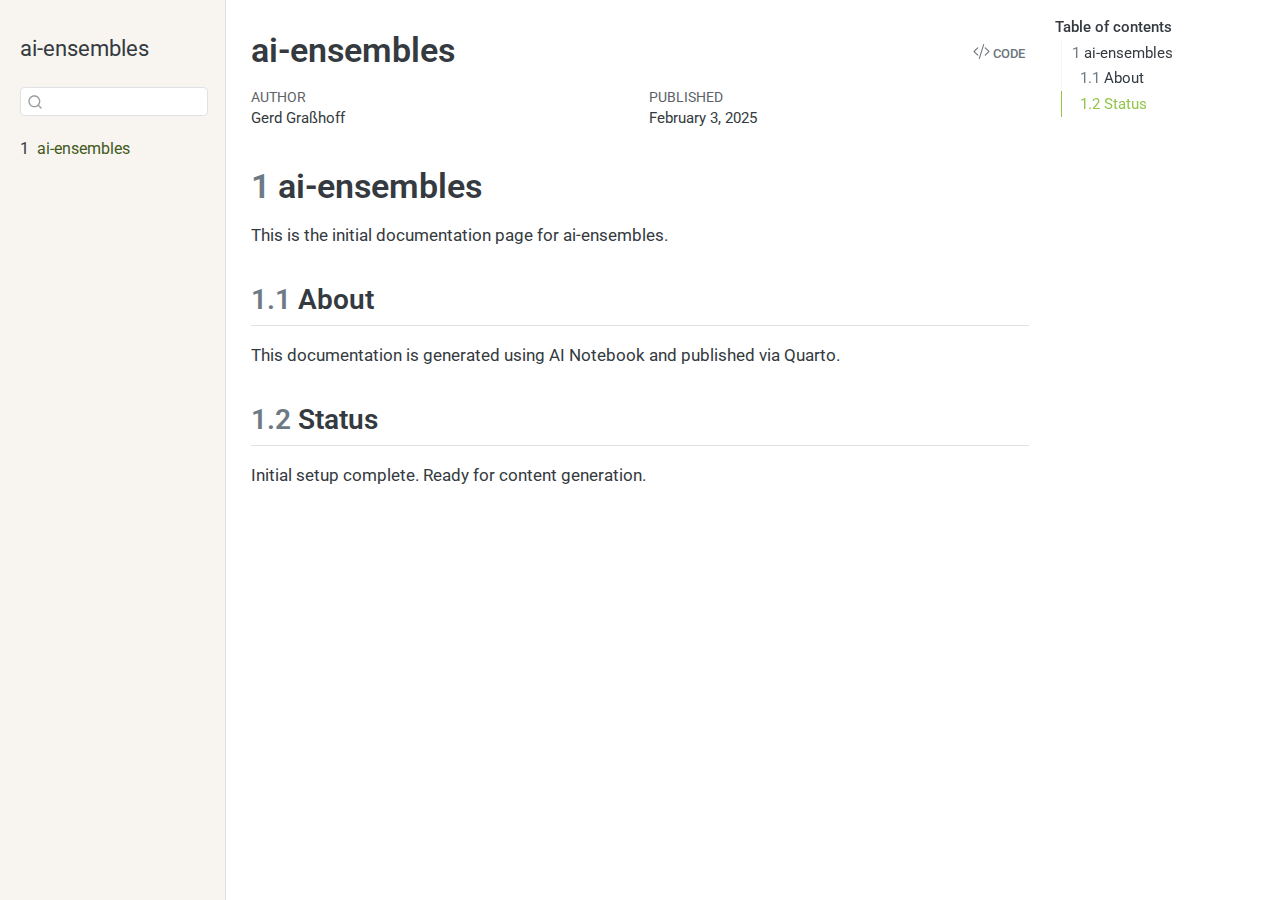
==== index.html @ d0931022 "Built site for gh-pages" ====
<!DOCTYPE html>
<html xmlns="http://www.w3.org/1999/xhtml" lang="en" xml:lang="en"><head>

<meta charset="utf-8">
<meta name="generator" content="quarto-1.7.13">

<meta name="viewport" content="width=device-width, initial-scale=1.0, user-scalable=yes">

<meta name="author" content="Gerd Graßhoff">
<meta name="dcterms.date" content="2025-02-03">

<title>ai-ensembles</title>
<style>
code{white-space: pre-wrap;}
span.smallcaps{font-variant: small-caps;}
div.columns{display: flex; gap: min(4vw, 1.5em);}
div.column{flex: auto; overflow-x: auto;}
div.hanging-indent{margin-left: 1.5em; text-indent: -1.5em;}
ul.task-list{list-style: none;}
ul.task-list li input[type="checkbox"] {
  width: 0.8em;
  margin: 0 0.8em 0.2em -1em; /* quarto-specific, see https://github.com/quarto-dev/quarto-cli/issues/4556 */ 
  vertical-align: middle;
}
/* CSS for syntax highlighting */
pre > code.sourceCode { white-space: pre; position: relative; }
pre > code.sourceCode > span { line-height: 1.25; }
pre > code.sourceCode > span:empty { height: 1.2em; }
.sourceCode { overflow: visible; }
code.sourceCode > span { color: inherit; text-decoration: inherit; }
div.sourceCode { margin: 1em 0; }
pre.sourceCode { margin: 0; }
@media screen {
div.sourceCode { overflow: auto; }
}
@media print {
pre > code.sourceCode { white-space: pre-wrap; }
pre > code.sourceCode > span { display: inline-block; text-indent: -5em; padding-left: 5em; }
}
pre.numberSource code
  { counter-reset: source-line 0; }
pre.numberSource code > span
  { position: relative; left: -4em; counter-increment: source-line; }
pre.numberSource code > span > a:first-child::before
  { content: counter(source-line);
    position: relative; left: -1em; text-align: right; vertical-align: baseline;
    border: none; display: inline-block;
    -webkit-touch-callout: none; -webkit-user-select: none;
    -khtml-user-select: none; -moz-user-select: none;
    -ms-user-select: none; user-select: none;
    padding: 0 4px; width: 4em;
  }
pre.numberSource { margin-left: 3em;  padding-left: 4px; }
div.sourceCode
  {   }
@media screen {
pre > code.sourceCode > span > a:first-child::before { text-decoration: underline; }
}
</style>


<script src="site_libs/quarto-nav/quarto-nav.js"></script>
<script src="site_libs/quarto-nav/headroom.min.js"></script>
<script src="site_libs/clipboard/clipboard.min.js"></script>
<script src="site_libs/quarto-search/autocomplete.umd.js"></script>
<script src="site_libs/quarto-search/fuse.min.js"></script>
<script src="site_libs/quarto-search/quarto-search.js"></script>
<meta name="quarto:offset" content="./">
<script src="site_libs/quarto-html/quarto.js" type="module"></script>
<script src="site_libs/quarto-html/tabsets/tabsets.js" type="module"></script>
<script src="site_libs/quarto-html/popper.min.js"></script>
<script src="site_libs/quarto-html/tippy.umd.min.js"></script>
<script src="site_libs/quarto-html/anchor.min.js"></script>
<link href="site_libs/quarto-html/tippy.css" rel="stylesheet">
<link href="site_libs/quarto-html/quarto-syntax-highlighting-29f826ecf582f270a9ba968fbf806b08.css" rel="stylesheet" id="quarto-text-highlighting-styles">
<script src="site_libs/bootstrap/bootstrap.min.js"></script>
<link href="site_libs/bootstrap/bootstrap-icons.css" rel="stylesheet">
<link href="site_libs/bootstrap/bootstrap-d9a373bc6975b9f8df0c2ed729916372.min.css" rel="stylesheet" append-hash="true" id="quarto-bootstrap" data-mode="light">
<script id="quarto-search-options" type="application/json">{
  "location": "sidebar",
  "copy-button": false,
  "collapse-after": 3,
  "panel-placement": "start",
  "type": "textbox",
  "limit": 50,
  "keyboard-shortcut": [
    "f",
    "/",
    "s"
  ],
  "show-item-context": false,
  "language": {
    "search-no-results-text": "No results",
    "search-matching-documents-text": "matching documents",
    "search-copy-link-title": "Copy link to search",
    "search-hide-matches-text": "Hide additional matches",
    "search-more-match-text": "more match in this document",
    "search-more-matches-text": "more matches in this document",
    "search-clear-button-title": "Clear",
    "search-text-placeholder": "",
    "search-detached-cancel-button-title": "Cancel",
    "search-submit-button-title": "Submit",
    "search-label": "Search"
  }
}</script>


</head>

<body class="nav-sidebar docked">

<div id="quarto-search-results"></div>
  <header id="quarto-header" class="headroom fixed-top">
  <nav class="quarto-secondary-nav">
    <div class="container-fluid d-flex">
      <button type="button" class="quarto-btn-toggle btn" data-bs-toggle="collapse" role="button" data-bs-target=".quarto-sidebar-collapse-item" aria-controls="quarto-sidebar" aria-expanded="false" aria-label="Toggle sidebar navigation" onclick="if (window.quartoToggleHeadroom) { window.quartoToggleHeadroom(); }">
        <i class="bi bi-layout-text-sidebar-reverse"></i>
      </button>
        <nav class="quarto-page-breadcrumbs" aria-label="breadcrumb"><ol class="breadcrumb"><li class="breadcrumb-item"><a href="./index.html"><span class="chapter-number">1</span>&nbsp; <span class="chapter-title">ai-ensembles</span></a></li></ol></nav>
        <a class="flex-grow-1" role="navigation" data-bs-toggle="collapse" data-bs-target=".quarto-sidebar-collapse-item" aria-controls="quarto-sidebar" aria-expanded="false" aria-label="Toggle sidebar navigation" onclick="if (window.quartoToggleHeadroom) { window.quartoToggleHeadroom(); }">      
        </a>
      <button type="button" class="btn quarto-search-button" aria-label="Search" onclick="window.quartoOpenSearch();">
        <i class="bi bi-search"></i>
      </button>
    </div>
  </nav>
</header>
<!-- content -->
<div id="quarto-content" class="quarto-container page-columns page-rows-contents page-layout-full">
<!-- sidebar -->
  <nav id="quarto-sidebar" class="sidebar collapse collapse-horizontal quarto-sidebar-collapse-item sidebar-navigation docked overflow-auto">
    <div class="pt-lg-2 mt-2 text-left sidebar-header">
    <div class="sidebar-title mb-0 py-0">
      <a href="./">ai-ensembles</a> 
    </div>
      </div>
        <div class="mt-2 flex-shrink-0 align-items-center">
        <div class="sidebar-search">
        <div id="quarto-search" class="" title="Search"></div>
        </div>
        </div>
    <div class="sidebar-menu-container"> 
    <ul class="list-unstyled mt-1">
        <li class="sidebar-item">
  <div class="sidebar-item-container"> 
  <a href="./index.html" class="sidebar-item-text sidebar-link active">
 <span class="menu-text"><span class="chapter-number">1</span>&nbsp; <span class="chapter-title">ai-ensembles</span></span></a>
  </div>
</li>
    </ul>
    </div>
</nav>
<div id="quarto-sidebar-glass" class="quarto-sidebar-collapse-item" data-bs-toggle="collapse" data-bs-target=".quarto-sidebar-collapse-item"></div>
<!-- margin-sidebar -->
    <div id="quarto-margin-sidebar" class="sidebar margin-sidebar">
        <nav id="TOC" role="doc-toc" class="toc-active">
    <h2 id="toc-title">Table of contents</h2>
   
  <ul>
  <li><a href="#ai-ensembles" id="toc-ai-ensembles" class="nav-link active" data-scroll-target="#ai-ensembles"><span class="header-section-number">1</span> ai-ensembles</a>
  <ul class="collapse">
  <li><a href="#about" id="toc-about" class="nav-link" data-scroll-target="#about"><span class="header-section-number">1.1</span> About</a></li>
  <li><a href="#status" id="toc-status" class="nav-link" data-scroll-target="#status"><span class="header-section-number">1.2</span> Status</a></li>
  </ul></li>
  </ul>
</nav>
    </div>
<!-- main -->
<main class="content column-body" id="quarto-document-content">

<header id="title-block-header" class="quarto-title-block default">
<div class="quarto-title">
<div class="quarto-title-block"><div><h1 class="title">ai-ensembles</h1><button type="button" class="btn code-tools-button" id="quarto-code-tools-source"><i class="bi"></i> Code</button></div></div>
</div>



<div class="quarto-title-meta column-body">

    <div>
    <div class="quarto-title-meta-heading">Author</div>
    <div class="quarto-title-meta-contents">
             <p>Gerd Graßhoff </p>
          </div>
  </div>
    
    <div>
    <div class="quarto-title-meta-heading">Published</div>
    <div class="quarto-title-meta-contents">
      <p class="date">February 3, 2025</p>
    </div>
  </div>
  
    
  </div>
  


</header>


<section id="ai-ensembles" class="level1" data-number="1">
<h1 data-number="1"><span class="header-section-number">1</span> ai-ensembles</h1>
<p>This is the initial documentation page for ai-ensembles.</p>
<section id="about" class="level2" data-number="1.1">
<h2 data-number="1.1" class="anchored" data-anchor-id="about"><span class="header-section-number">1.1</span> About</h2>
<p>This documentation is generated using AI Notebook and published via Quarto.</p>
</section>
<section id="status" class="level2" data-number="1.2">
<h2 data-number="1.2" class="anchored" data-anchor-id="status"><span class="header-section-number">1.2</span> Status</h2>
<p>Initial setup complete. Ready for content generation.</p>


<!-- -->

</section>
</section>

</main> <!-- /main -->
<script id="quarto-html-after-body" type="application/javascript">
window.document.addEventListener("DOMContentLoaded", function (event) {
  const toggleBodyColorMode = (bsSheetEl) => {
    const mode = bsSheetEl.getAttribute("data-mode");
    const bodyEl = window.document.querySelector("body");
    if (mode === "dark") {
      bodyEl.classList.add("quarto-dark");
      bodyEl.classList.remove("quarto-light");
    } else {
      bodyEl.classList.add("quarto-light");
      bodyEl.classList.remove("quarto-dark");
    }
  }
  const toggleBodyColorPrimary = () => {
    const bsSheetEl = window.document.querySelector("link#quarto-bootstrap");
    if (bsSheetEl) {
      toggleBodyColorMode(bsSheetEl);
    }
  }
  toggleBodyColorPrimary();  
  const icon = "";
  const anchorJS = new window.AnchorJS();
  anchorJS.options = {
    placement: 'right',
    icon: icon
  };
  anchorJS.add('.anchored');
  const isCodeAnnotation = (el) => {
    for (const clz of el.classList) {
      if (clz.startsWith('code-annotation-')) {                     
        return true;
      }
    }
    return false;
  }
  const onCopySuccess = function(e) {
    // button target
    const button = e.trigger;
    // don't keep focus
    button.blur();
    // flash "checked"
    button.classList.add('code-copy-button-checked');
    var currentTitle = button.getAttribute("title");
    button.setAttribute("title", "Copied!");
    let tooltip;
    if (window.bootstrap) {
      button.setAttribute("data-bs-toggle", "tooltip");
      button.setAttribute("data-bs-placement", "left");
      button.setAttribute("data-bs-title", "Copied!");
      tooltip = new bootstrap.Tooltip(button, 
        { trigger: "manual", 
          customClass: "code-copy-button-tooltip",
          offset: [0, -8]});
      tooltip.show();    
    }
    setTimeout(function() {
      if (tooltip) {
        tooltip.hide();
        button.removeAttribute("data-bs-title");
        button.removeAttribute("data-bs-toggle");
        button.removeAttribute("data-bs-placement");
      }
      button.setAttribute("title", currentTitle);
      button.classList.remove('code-copy-button-checked');
    }, 1000);
    // clear code selection
    e.clearSelection();
  }
  const getTextToCopy = function(trigger) {
      const codeEl = trigger.previousElementSibling.cloneNode(true);
      for (const childEl of codeEl.children) {
        if (isCodeAnnotation(childEl)) {
          childEl.remove();
        }
      }
      return codeEl.innerText;
  }
  const clipboard = new window.ClipboardJS('.code-copy-button:not([data-in-quarto-modal])', {
    text: getTextToCopy
  });
  clipboard.on('success', onCopySuccess);
  if (window.document.getElementById('quarto-embedded-source-code-modal')) {
    const clipboardModal = new window.ClipboardJS('.code-copy-button[data-in-quarto-modal]', {
      text: getTextToCopy,
      container: window.document.getElementById('quarto-embedded-source-code-modal')
    });
    clipboardModal.on('success', onCopySuccess);
  }
  const viewSource = window.document.getElementById('quarto-view-source') ||
                     window.document.getElementById('quarto-code-tools-source');
  if (viewSource) {
    const sourceUrl = viewSource.getAttribute("data-quarto-source-url");
    viewSource.addEventListener("click", function(e) {
      if (sourceUrl) {
        // rstudio viewer pane
        if (/\bcapabilities=\b/.test(window.location)) {
          window.open(sourceUrl);
        } else {
          window.location.href = sourceUrl;
        }
      } else {
        const modal = new bootstrap.Modal(document.getElementById('quarto-embedded-source-code-modal'));
        modal.show();
      }
      return false;
    });
  }
  function toggleCodeHandler(show) {
    return function(e) {
      const detailsSrc = window.document.querySelectorAll(".cell > details > .sourceCode");
      for (let i=0; i<detailsSrc.length; i++) {
        const details = detailsSrc[i].parentElement;
        if (show) {
          details.open = true;
        } else {
          details.removeAttribute("open");
        }
      }
      const cellCodeDivs = window.document.querySelectorAll(".cell > .sourceCode");
      const fromCls = show ? "hidden" : "unhidden";
      const toCls = show ? "unhidden" : "hidden";
      for (let i=0; i<cellCodeDivs.length; i++) {
        const codeDiv = cellCodeDivs[i];
        if (codeDiv.classList.contains(fromCls)) {
          codeDiv.classList.remove(fromCls);
          codeDiv.classList.add(toCls);
        } 
      }
      return false;
    }
  }
  const hideAllCode = window.document.getElementById("quarto-hide-all-code");
  if (hideAllCode) {
    hideAllCode.addEventListener("click", toggleCodeHandler(false));
  }
  const showAllCode = window.document.getElementById("quarto-show-all-code");
  if (showAllCode) {
    showAllCode.addEventListener("click", toggleCodeHandler(true));
  }
    var localhostRegex = new RegExp(/^(?:http|https):\/\/localhost\:?[0-9]*\//);
    var mailtoRegex = new RegExp(/^mailto:/);
      var filterRegex = new RegExp('/' + window.location.host + '/');
    var isInternal = (href) => {
        return filterRegex.test(href) || localhostRegex.test(href) || mailtoRegex.test(href);
    }
    // Inspect non-navigation links and adorn them if external
 	var links = window.document.querySelectorAll('a[href]:not(.nav-link):not(.navbar-brand):not(.toc-action):not(.sidebar-link):not(.sidebar-item-toggle):not(.pagination-link):not(.no-external):not([aria-hidden]):not(.dropdown-item):not(.quarto-navigation-tool):not(.about-link)');
    for (var i=0; i<links.length; i++) {
      const link = links[i];
      if (!isInternal(link.href)) {
        // undo the damage that might have been done by quarto-nav.js in the case of
        // links that we want to consider external
        if (link.dataset.originalHref !== undefined) {
          link.href = link.dataset.originalHref;
        }
      }
    }
  function tippyHover(el, contentFn, onTriggerFn, onUntriggerFn) {
    const config = {
      allowHTML: true,
      maxWidth: 500,
      delay: 100,
      arrow: false,
      appendTo: function(el) {
          return el.parentElement;
      },
      interactive: true,
      interactiveBorder: 10,
      theme: 'quarto',
      placement: 'bottom-start',
    };
    if (contentFn) {
      config.content = contentFn;
    }
    if (onTriggerFn) {
      config.onTrigger = onTriggerFn;
    }
    if (onUntriggerFn) {
      config.onUntrigger = onUntriggerFn;
    }
    window.tippy(el, config); 
  }
  const noterefs = window.document.querySelectorAll('a[role="doc-noteref"]');
  for (var i=0; i<noterefs.length; i++) {
    const ref = noterefs[i];
    tippyHover(ref, function() {
      // use id or data attribute instead here
      let href = ref.getAttribute('data-footnote-href') || ref.getAttribute('href');
      try { href = new URL(href).hash; } catch {}
      const id = href.replace(/^#\/?/, "");
      const note = window.document.getElementById(id);
      if (note) {
        return note.innerHTML;
      } else {
        return "";
      }
    });
  }
  const xrefs = window.document.querySelectorAll('a.quarto-xref');
  const processXRef = (id, note) => {
    // Strip column container classes
    const stripColumnClz = (el) => {
      el.classList.remove("page-full", "page-columns");
      if (el.children) {
        for (const child of el.children) {
          stripColumnClz(child);
        }
      }
    }
    stripColumnClz(note)
    if (id === null || id.startsWith('sec-')) {
      // Special case sections, only their first couple elements
      const container = document.createElement("div");
      if (note.children && note.children.length > 2) {
        container.appendChild(note.children[0].cloneNode(true));
        for (let i = 1; i < note.children.length; i++) {
          const child = note.children[i];
          if (child.tagName === "P" && child.innerText === "") {
            continue;
          } else {
            container.appendChild(child.cloneNode(true));
            break;
          }
        }
        if (window.Quarto?.typesetMath) {
          window.Quarto.typesetMath(container);
        }
        return container.innerHTML
      } else {
        if (window.Quarto?.typesetMath) {
          window.Quarto.typesetMath(note);
        }
        return note.innerHTML;
      }
    } else {
      // Remove any anchor links if they are present
      const anchorLink = note.querySelector('a.anchorjs-link');
      if (anchorLink) {
        anchorLink.remove();
      }
      if (window.Quarto?.typesetMath) {
        window.Quarto.typesetMath(note);
      }
      if (note.classList.contains("callout")) {
        return note.outerHTML;
      } else {
        return note.innerHTML;
      }
    }
  }
  for (var i=0; i<xrefs.length; i++) {
    const xref = xrefs[i];
    tippyHover(xref, undefined, function(instance) {
      instance.disable();
      let url = xref.getAttribute('href');
      let hash = undefined; 
      if (url.startsWith('#')) {
        hash = url;
      } else {
        try { hash = new URL(url).hash; } catch {}
      }
      if (hash) {
        const id = hash.replace(/^#\/?/, "");
        const note = window.document.getElementById(id);
        if (note !== null) {
          try {
            const html = processXRef(id, note.cloneNode(true));
            instance.setContent(html);
          } finally {
            instance.enable();
            instance.show();
          }
        } else {
          // See if we can fetch this
          fetch(url.split('#')[0])
          .then(res => res.text())
          .then(html => {
            const parser = new DOMParser();
            const htmlDoc = parser.parseFromString(html, "text/html");
            const note = htmlDoc.getElementById(id);
            if (note !== null) {
              const html = processXRef(id, note);
              instance.setContent(html);
            } 
          }).finally(() => {
            instance.enable();
            instance.show();
          });
        }
      } else {
        // See if we can fetch a full url (with no hash to target)
        // This is a special case and we should probably do some content thinning / targeting
        fetch(url)
        .then(res => res.text())
        .then(html => {
          const parser = new DOMParser();
          const htmlDoc = parser.parseFromString(html, "text/html");
          const note = htmlDoc.querySelector('main.content');
          if (note !== null) {
            // This should only happen for chapter cross references
            // (since there is no id in the URL)
            // remove the first header
            if (note.children.length > 0 && note.children[0].tagName === "HEADER") {
              note.children[0].remove();
            }
            const html = processXRef(null, note);
            instance.setContent(html);
          } 
        }).finally(() => {
          instance.enable();
          instance.show();
        });
      }
    }, function(instance) {
    });
  }
      let selectedAnnoteEl;
      const selectorForAnnotation = ( cell, annotation) => {
        let cellAttr = 'data-code-cell="' + cell + '"';
        let lineAttr = 'data-code-annotation="' +  annotation + '"';
        const selector = 'span[' + cellAttr + '][' + lineAttr + ']';
        return selector;
      }
      const selectCodeLines = (annoteEl) => {
        const doc = window.document;
        const targetCell = annoteEl.getAttribute("data-target-cell");
        const targetAnnotation = annoteEl.getAttribute("data-target-annotation");
        const annoteSpan = window.document.querySelector(selectorForAnnotation(targetCell, targetAnnotation));
        const lines = annoteSpan.getAttribute("data-code-lines").split(",");
        const lineIds = lines.map((line) => {
          return targetCell + "-" + line;
        })
        let top = null;
        let height = null;
        let parent = null;
        if (lineIds.length > 0) {
            //compute the position of the single el (top and bottom and make a div)
            const el = window.document.getElementById(lineIds[0]);
            top = el.offsetTop;
            height = el.offsetHeight;
            parent = el.parentElement.parentElement;
          if (lineIds.length > 1) {
            const lastEl = window.document.getElementById(lineIds[lineIds.length - 1]);
            const bottom = lastEl.offsetTop + lastEl.offsetHeight;
            height = bottom - top;
          }
          if (top !== null && height !== null && parent !== null) {
            // cook up a div (if necessary) and position it 
            let div = window.document.getElementById("code-annotation-line-highlight");
            if (div === null) {
              div = window.document.createElement("div");
              div.setAttribute("id", "code-annotation-line-highlight");
              div.style.position = 'absolute';
              parent.appendChild(div);
            }
            div.style.top = top - 2 + "px";
            div.style.height = height + 4 + "px";
            div.style.left = 0;
            let gutterDiv = window.document.getElementById("code-annotation-line-highlight-gutter");
            if (gutterDiv === null) {
              gutterDiv = window.document.createElement("div");
              gutterDiv.setAttribute("id", "code-annotation-line-highlight-gutter");
              gutterDiv.style.position = 'absolute';
              const codeCell = window.document.getElementById(targetCell);
              const gutter = codeCell.querySelector('.code-annotation-gutter');
              gutter.appendChild(gutterDiv);
            }
            gutterDiv.style.top = top - 2 + "px";
            gutterDiv.style.height = height + 4 + "px";
          }
          selectedAnnoteEl = annoteEl;
        }
      };
      const unselectCodeLines = () => {
        const elementsIds = ["code-annotation-line-highlight", "code-annotation-line-highlight-gutter"];
        elementsIds.forEach((elId) => {
          const div = window.document.getElementById(elId);
          if (div) {
            div.remove();
          }
        });
        selectedAnnoteEl = undefined;
      };
        // Handle positioning of the toggle
    window.addEventListener(
      "resize",
      throttle(() => {
        elRect = undefined;
        if (selectedAnnoteEl) {
          selectCodeLines(selectedAnnoteEl);
        }
      }, 10)
    );
    function throttle(fn, ms) {
    let throttle = false;
    let timer;
      return (...args) => {
        if(!throttle) { // first call gets through
            fn.apply(this, args);
            throttle = true;
        } else { // all the others get throttled
            if(timer) clearTimeout(timer); // cancel #2
            timer = setTimeout(() => {
              fn.apply(this, args);
              timer = throttle = false;
            }, ms);
        }
      };
    }
      // Attach click handler to the DT
      const annoteDls = window.document.querySelectorAll('dt[data-target-cell]');
      for (const annoteDlNode of annoteDls) {
        annoteDlNode.addEventListener('click', (event) => {
          const clickedEl = event.target;
          if (clickedEl !== selectedAnnoteEl) {
            unselectCodeLines();
            const activeEl = window.document.querySelector('dt[data-target-cell].code-annotation-active');
            if (activeEl) {
              activeEl.classList.remove('code-annotation-active');
            }
            selectCodeLines(clickedEl);
            clickedEl.classList.add('code-annotation-active');
          } else {
            // Unselect the line
            unselectCodeLines();
            clickedEl.classList.remove('code-annotation-active');
          }
        });
      }
  const findCites = (el) => {
    const parentEl = el.parentElement;
    if (parentEl) {
      const cites = parentEl.dataset.cites;
      if (cites) {
        return {
          el,
          cites: cites.split(' ')
        };
      } else {
        return findCites(el.parentElement)
      }
    } else {
      return undefined;
    }
  };
  var bibliorefs = window.document.querySelectorAll('a[role="doc-biblioref"]');
  for (var i=0; i<bibliorefs.length; i++) {
    const ref = bibliorefs[i];
    const citeInfo = findCites(ref);
    if (citeInfo) {
      tippyHover(citeInfo.el, function() {
        var popup = window.document.createElement('div');
        citeInfo.cites.forEach(function(cite) {
          var citeDiv = window.document.createElement('div');
          citeDiv.classList.add('hanging-indent');
          citeDiv.classList.add('csl-entry');
          var biblioDiv = window.document.getElementById('ref-' + cite);
          if (biblioDiv) {
            citeDiv.innerHTML = biblioDiv.innerHTML;
          }
          popup.appendChild(citeDiv);
        });
        return popup.innerHTML;
      });
    }
  }
});
</script><div class="modal fade" id="quarto-embedded-source-code-modal" tabindex="-1" aria-labelledby="quarto-embedded-source-code-modal-label" aria-hidden="true"><div class="modal-dialog modal-dialog-scrollable"><div class="modal-content"><div class="modal-header"><h5 class="modal-title" id="quarto-embedded-source-code-modal-label">Source Code</h5><button class="btn-close" data-bs-dismiss="modal"></button></div><div class="modal-body"><div class="">
<div class="sourceCode" id="cb1" data-shortcodes="false"><pre class="sourceCode markdown code-with-copy"><code class="sourceCode markdown"><span id="cb1-1"><a href="#cb1-1" aria-hidden="true" tabindex="-1"></a><span class="co">---</span></span>
<span id="cb1-2"><a href="#cb1-2" aria-hidden="true" tabindex="-1"></a><span class="an">title:</span><span class="co"> "ai-ensembles"</span></span>
<span id="cb1-3"><a href="#cb1-3" aria-hidden="true" tabindex="-1"></a><span class="an">author:</span><span class="co"> "Gerd Graßhoff"</span></span>
<span id="cb1-4"><a href="#cb1-4" aria-hidden="true" tabindex="-1"></a><span class="an">date:</span><span class="co"> last-modified</span></span>
<span id="cb1-5"><a href="#cb1-5" aria-hidden="true" tabindex="-1"></a><span class="co">---</span></span>
<span id="cb1-6"><a href="#cb1-6" aria-hidden="true" tabindex="-1"></a></span>
<span id="cb1-7"><a href="#cb1-7" aria-hidden="true" tabindex="-1"></a><span class="fu"># ai-ensembles</span></span>
<span id="cb1-8"><a href="#cb1-8" aria-hidden="true" tabindex="-1"></a></span>
<span id="cb1-9"><a href="#cb1-9" aria-hidden="true" tabindex="-1"></a>This is the initial documentation page for ai-ensembles.</span>
<span id="cb1-10"><a href="#cb1-10" aria-hidden="true" tabindex="-1"></a></span>
<span id="cb1-11"><a href="#cb1-11" aria-hidden="true" tabindex="-1"></a><span class="fu">## About</span></span>
<span id="cb1-12"><a href="#cb1-12" aria-hidden="true" tabindex="-1"></a></span>
<span id="cb1-13"><a href="#cb1-13" aria-hidden="true" tabindex="-1"></a>This documentation is generated using AI Notebook and published via Quarto.</span>
<span id="cb1-14"><a href="#cb1-14" aria-hidden="true" tabindex="-1"></a></span>
<span id="cb1-15"><a href="#cb1-15" aria-hidden="true" tabindex="-1"></a><span class="fu">## Status</span></span>
<span id="cb1-16"><a href="#cb1-16" aria-hidden="true" tabindex="-1"></a></span>
<span id="cb1-17"><a href="#cb1-17" aria-hidden="true" tabindex="-1"></a>Initial setup complete. Ready for content generation.</span></code><button title="Copy to Clipboard" class="code-copy-button" data-in-quarto-modal=""><i class="bi"></i></button></pre></div>
</div></div></div></div></div>
</div> <!-- /content -->




</body></html>
---- site_libs/quarto-html/tippy.css ----
.tippy-box[data-animation=fade][data-state=hidden]{opacity:0}[data-tippy-root]{max-width:calc(100vw - 10px)}.tippy-box{position:relative;background-color:#333;color:#fff;border-radius:4px;font-size:14px;line-height:1.4;white-space:normal;outline:0;transition-property:transform,visibility,opacity}.tippy-box[data-placement^=top]>.tippy-arrow{bottom:0}.tippy-box[data-placement^=top]>.tippy-arrow:before{bottom:-7px;left:0;border-width:8px 8px 0;border-top-color:initial;transform-origin:center top}.tippy-box[data-placement^=bottom]>.tippy-arrow{top:0}.tippy-box[data-placement^=bottom]>.tippy-arrow:before{top:-7px;left:0;border-width:0 8px 8px;border-bottom-color:initial;transform-origin:center bottom}.tippy-box[data-placement^=left]>.tippy-arrow{right:0}.tippy-box[data-placement^=left]>.tippy-arrow:before{border-width:8px 0 8px 8px;border-left-color:initial;right:-7px;transform-origin:center left}.tippy-box[data-placement^=right]>.tippy-arrow{left:0}.tippy-box[data-placement^=right]>.tippy-arrow:before{left:-7px;border-width:8px 8px 8px 0;border-right-color:initial;transform-origin:center right}.tippy-box[data-inertia][data-state=visible]{transition-timing-function:cubic-bezier(.54,1.5,.38,1.11)}.tippy-arrow{width:16px;height:16px;color:#333}.tippy-arrow:before{content:"";position:absolute;border-color:transparent;border-style:solid}.tippy-content{position:relative;padding:5px 9px;z-index:1}
---- site_libs/quarto-html/quarto-syntax-highlighting-29f826ecf582f270a9ba968fbf806b08.css ----
/* quarto syntax highlight colors */
:root {
  --quarto-hl-al-color: #ff0000;
  --quarto-hl-an-color: #60a0b0;
  --quarto-hl-at-color: #7d9029;
  --quarto-hl-bn-color: #40a070;
  --quarto-hl-bu-color: #008000;
  --quarto-hl-ch-color: #4070a0;
  --quarto-hl-co-color: #60a0b0;
  --quarto-hl-cv-color: #60a0b0;
  --quarto-hl-cn-color: #880000;
  --quarto-hl-cf-color: #007020;
  --quarto-hl-dt-color: #902000;
  --quarto-hl-dv-color: #40a070;
  --quarto-hl-do-color: #ba2121;
  --quarto-hl-er-color: #ff0000;
  --quarto-hl-ex-color: inherit;
  --quarto-hl-fl-color: #40a070;
  --quarto-hl-fu-color: #06287e;
  --quarto-hl-im-color: #008000;
  --quarto-hl-in-color: #60a0b0;
  --quarto-hl-kw-color: #007020;
  --quarto-hl-op-color: #666666;
  --quarto-hl-ot-color: #007020;
  --quarto-hl-pp-color: #bc7a00;
  --quarto-hl-sc-color: #4070a0;
  --quarto-hl-ss-color: #bb6688;
  --quarto-hl-st-color: #4070a0;
  --quarto-hl-va-color: #19177c;
  --quarto-hl-vs-color: #4070a0;
  --quarto-hl-wa-color: #60a0b0;
}

/* other quarto variables */
:root {
  --quarto-font-monospace: SFMono-Regular, Menlo, Monaco, Consolas, "Liberation Mono", "Courier New", monospace;
}

code span.al {
  color: #ff0000;
  font-weight: bold;
  font-style: inherit;
}

code span.an {
  color: #60a0b0;
  font-weight: bold;
  font-style: italic;
}

code span.at {
  color: #7d9029;
  font-style: inherit;
}

code span.bn {
  color: #40a070;
  font-style: inherit;
}

code span.bu {
  color: #008000;
  font-style: inherit;
}

code span.ch {
  color: #4070a0;
  font-style: inherit;
}

code span.co {
  color: #60a0b0;
  font-style: italic;
}

code span.cv {
  color: #60a0b0;
  font-weight: bold;
  font-style: italic;
}

code span.cn {
  color: #880000;
  font-style: inherit;
}

code span.cf {
  color: #007020;
  font-weight: bold;
  font-style: inherit;
}

code span.dt {
  color: #902000;
  font-style: inherit;
}

code span.dv {
  color: #40a070;
  font-style: inherit;
}

code span.do {
  color: #ba2121;
  font-style: italic;
}

code span.er {
  color: #ff0000;
  font-weight: bold;
  font-style: inherit;
}

code span.ex {
  font-style: inherit;
}

code span.fl {
  color: #40a070;
  font-style: inherit;
}

code span.fu {
  color: #06287e;
  font-style: inherit;
}

code span.im {
  color: #008000;
  font-weight: bold;
  font-style: inherit;
}

code span.in {
  color: #60a0b0;
  font-weight: bold;
  font-style: italic;
}

code span.kw {
  color: #007020;
  font-weight: bold;
  font-style: inherit;
}

code span.op {
  color: #666666;
  font-style: inherit;
}

code span.ot {
  color: #007020;
  font-style: inherit;
}

code span.pp {
  color: #bc7a00;
  font-style: inherit;
}

code span.sc {
  color: #4070a0;
  font-style: inherit;
}

code span.ss {
  color: #bb6688;
  font-style: inherit;
}

code span.st {
  color: #4070a0;
  font-style: inherit;
}

code span.va {
  color: #19177c;
  font-style: inherit;
}

code span.vs {
  color: #4070a0;
  font-style: inherit;
}

code span.wa {
  color: #60a0b0;
  font-weight: bold;
  font-style: italic;
}

.prevent-inlining {
  content: "</";
}

/*# sourceMappingURL=9e593bcc58d4afeb653c86a09dc65e8c.css.map */
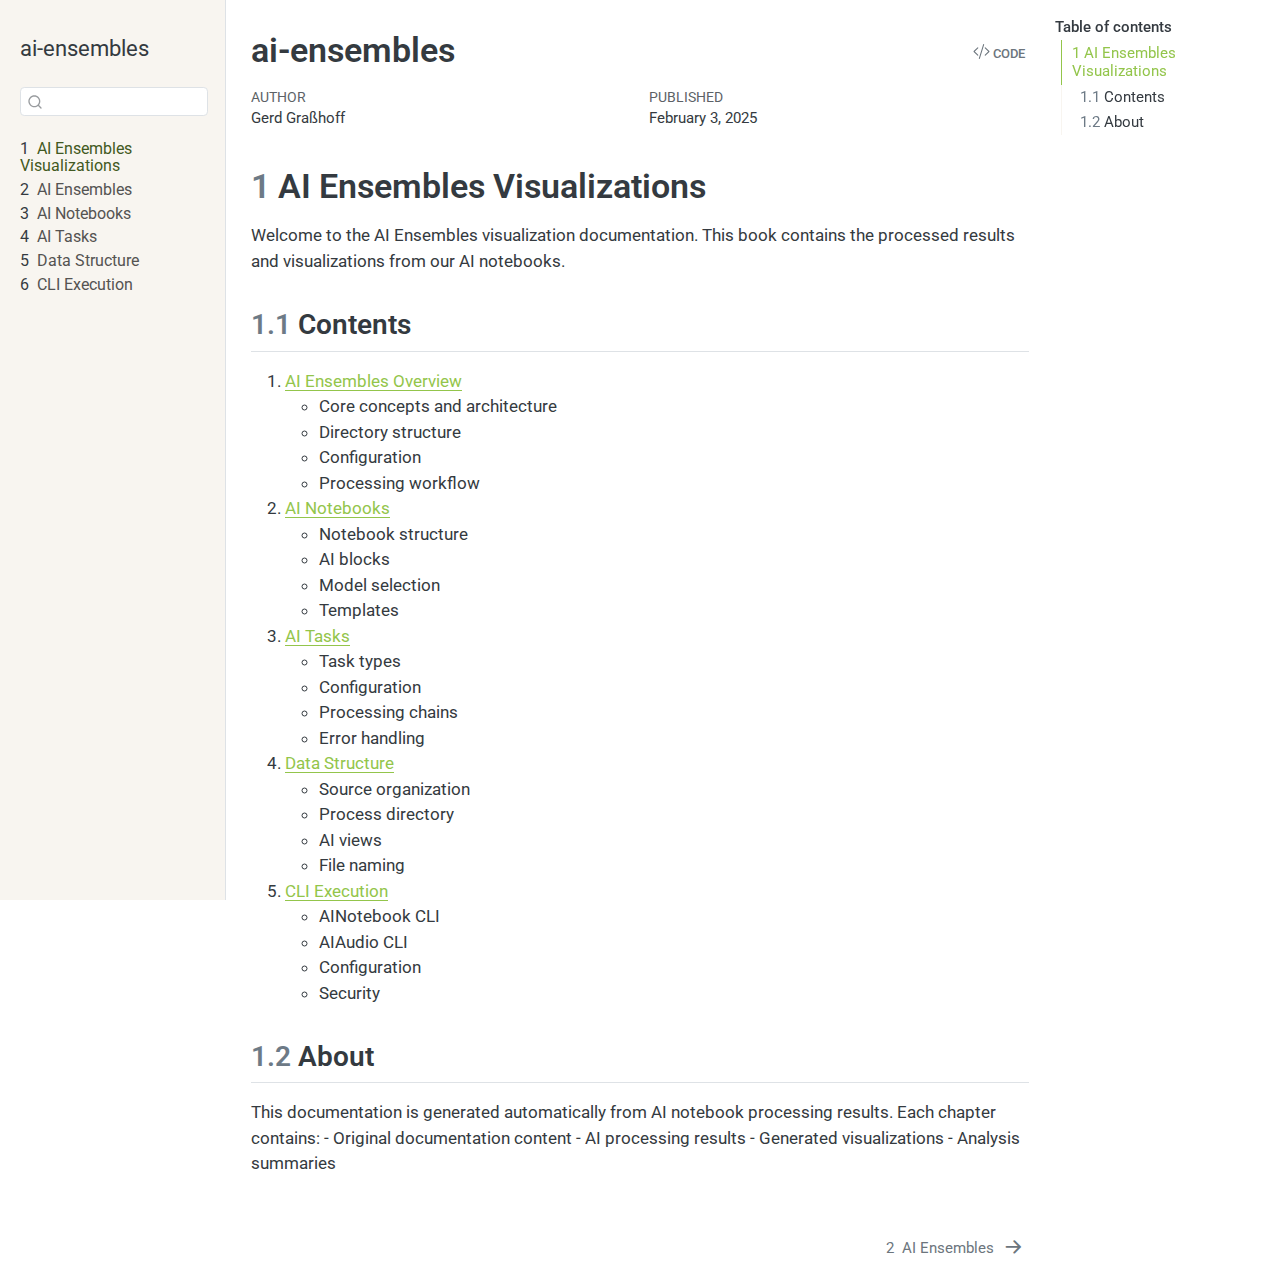
==== commit 4f675a26: "Built site for gh-pages" ====
--- a/index.html
+++ b/index.html
@@ -2,7 +2,7 @@
 <html xmlns="http://www.w3.org/1999/xhtml" lang="en" xml:lang="en"><head>
 
 <meta charset="utf-8">
-<meta name="generator" content="quarto-1.7.13">
+<meta name="generator" content="quarto-1.6.40">
 
 <meta name="viewport" content="width=device-width, initial-scale=1.0, user-scalable=yes">
 
@@ -66,16 +66,16 @@
 <script src="site_libs/quarto-search/fuse.min.js"></script>
 <script src="site_libs/quarto-search/quarto-search.js"></script>
 <meta name="quarto:offset" content="./">
-<script src="site_libs/quarto-html/quarto.js" type="module"></script>
-<script src="site_libs/quarto-html/tabsets/tabsets.js" type="module"></script>
+<link href="./01-ai-ensembles-vis.html" rel="next">
+<script src="site_libs/quarto-html/quarto.js"></script>
 <script src="site_libs/quarto-html/popper.min.js"></script>
 <script src="site_libs/quarto-html/tippy.umd.min.js"></script>
 <script src="site_libs/quarto-html/anchor.min.js"></script>
 <link href="site_libs/quarto-html/tippy.css" rel="stylesheet">
-<link href="site_libs/quarto-html/quarto-syntax-highlighting-29f826ecf582f270a9ba968fbf806b08.css" rel="stylesheet" id="quarto-text-highlighting-styles">
+<link href="site_libs/quarto-html/quarto-syntax-highlighting-1092c56c6cadf2eb47b1bc8063ab382a.css" rel="stylesheet" id="quarto-text-highlighting-styles">
 <script src="site_libs/bootstrap/bootstrap.min.js"></script>
 <link href="site_libs/bootstrap/bootstrap-icons.css" rel="stylesheet">
-<link href="site_libs/bootstrap/bootstrap-d9a373bc6975b9f8df0c2ed729916372.min.css" rel="stylesheet" append-hash="true" id="quarto-bootstrap" data-mode="light">
+<link href="site_libs/bootstrap/bootstrap-0370956c7b47fd3cfab5eb1bd824f5c5.min.css" rel="stylesheet" append-hash="true" id="quarto-bootstrap" data-mode="light">
 <script id="quarto-search-options" type="application/json">{
   "location": "sidebar",
   "copy-button": false,
@@ -116,7 +116,7 @@
       <button type="button" class="quarto-btn-toggle btn" data-bs-toggle="collapse" role="button" data-bs-target=".quarto-sidebar-collapse-item" aria-controls="quarto-sidebar" aria-expanded="false" aria-label="Toggle sidebar navigation" onclick="if (window.quartoToggleHeadroom) { window.quartoToggleHeadroom(); }">
         <i class="bi bi-layout-text-sidebar-reverse"></i>
       </button>
-        <nav class="quarto-page-breadcrumbs" aria-label="breadcrumb"><ol class="breadcrumb"><li class="breadcrumb-item"><a href="./index.html"><span class="chapter-number">1</span>&nbsp; <span class="chapter-title">ai-ensembles</span></a></li></ol></nav>
+        <nav class="quarto-page-breadcrumbs" aria-label="breadcrumb"><ol class="breadcrumb"><li class="breadcrumb-item"><a href="./index.html"><span class="chapter-number">1</span>&nbsp; <span class="chapter-title">AI Ensembles Visualizations</span></a></li></ol></nav>
         <a class="flex-grow-1" role="navigation" data-bs-toggle="collapse" data-bs-target=".quarto-sidebar-collapse-item" aria-controls="quarto-sidebar" aria-expanded="false" aria-label="Toggle sidebar navigation" onclick="if (window.quartoToggleHeadroom) { window.quartoToggleHeadroom(); }">      
         </a>
       <button type="button" class="btn quarto-search-button" aria-label="Search" onclick="window.quartoOpenSearch();">
@@ -144,7 +144,37 @@
         <li class="sidebar-item">
   <div class="sidebar-item-container"> 
   <a href="./index.html" class="sidebar-item-text sidebar-link active">
- <span class="menu-text"><span class="chapter-number">1</span>&nbsp; <span class="chapter-title">ai-ensembles</span></span></a>
+ <span class="menu-text"><span class="chapter-number">1</span>&nbsp; <span class="chapter-title">AI Ensembles Visualizations</span></span></a>
+  </div>
+</li>
+        <li class="sidebar-item">
+  <div class="sidebar-item-container"> 
+  <a href="./01-ai-ensembles-vis.html" class="sidebar-item-text sidebar-link">
+ <span class="menu-text"><span class="chapter-number">2</span>&nbsp; <span class="chapter-title">AI Ensembles</span></span></a>
+  </div>
+</li>
+        <li class="sidebar-item">
+  <div class="sidebar-item-container"> 
+  <a href="./02-ai-notebooks-vis.html" class="sidebar-item-text sidebar-link">
+ <span class="menu-text"><span class="chapter-number">3</span>&nbsp; <span class="chapter-title">AI Notebooks</span></span></a>
+  </div>
+</li>
+        <li class="sidebar-item">
+  <div class="sidebar-item-container"> 
+  <a href="./03-ai-tasks-vis.html" class="sidebar-item-text sidebar-link">
+ <span class="menu-text"><span class="chapter-number">4</span>&nbsp; <span class="chapter-title">AI Tasks</span></span></a>
+  </div>
+</li>
+        <li class="sidebar-item">
+  <div class="sidebar-item-container"> 
+  <a href="./04-data-structure-vis.html" class="sidebar-item-text sidebar-link">
+ <span class="menu-text"><span class="chapter-number">5</span>&nbsp; <span class="chapter-title">Data Structure</span></span></a>
+  </div>
+</li>
+        <li class="sidebar-item">
+  <div class="sidebar-item-container"> 
+  <a href="./05-execution-vis.html" class="sidebar-item-text sidebar-link">
+ <span class="menu-text"><span class="chapter-number">6</span>&nbsp; <span class="chapter-title">CLI Execution</span></span></a>
   </div>
 </li>
     </ul>
@@ -157,10 +187,10 @@
     <h2 id="toc-title">Table of contents</h2>
    
   <ul>
-  <li><a href="#ai-ensembles" id="toc-ai-ensembles" class="nav-link active" data-scroll-target="#ai-ensembles"><span class="header-section-number">1</span> ai-ensembles</a>
+  <li><a href="#ai-ensembles-visualizations" id="toc-ai-ensembles-visualizations" class="nav-link active" data-scroll-target="#ai-ensembles-visualizations"><span class="header-section-number">1</span> AI Ensembles Visualizations</a>
   <ul class="collapse">
-  <li><a href="#about" id="toc-about" class="nav-link" data-scroll-target="#about"><span class="header-section-number">1.1</span> About</a></li>
-  <li><a href="#status" id="toc-status" class="nav-link" data-scroll-target="#status"><span class="header-section-number">1.2</span> Status</a></li>
+  <li><a href="#contents" id="toc-contents" class="nav-link" data-scroll-target="#contents"><span class="header-section-number">1.1</span> Contents</a></li>
+  <li><a href="#about" id="toc-about" class="nav-link" data-scroll-target="#about"><span class="header-section-number">1.2</span> About</a></li>
   </ul></li>
   </ul>
 </nav>
@@ -199,16 +229,52 @@
 </header>
 
 
-<section id="ai-ensembles" class="level1" data-number="1">
-<h1 data-number="1"><span class="header-section-number">1</span> ai-ensembles</h1>
-<p>This is the initial documentation page for ai-ensembles.</p>
-<section id="about" class="level2" data-number="1.1">
-<h2 data-number="1.1" class="anchored" data-anchor-id="about"><span class="header-section-number">1.1</span> About</h2>
-<p>This documentation is generated using AI Notebook and published via Quarto.</p>
+<section id="ai-ensembles-visualizations" class="level1" data-number="1">
+<h1 data-number="1"><span class="header-section-number">1</span> AI Ensembles Visualizations</h1>
+<p>Welcome to the AI Ensembles visualization documentation. This book contains the processed results and visualizations from our AI notebooks.</p>
+<section id="contents" class="level2" data-number="1.1">
+<h2 data-number="1.1" class="anchored" data-anchor-id="contents"><span class="header-section-number">1.1</span> Contents</h2>
+<ol type="1">
+<li><a href="./01-ai-ensembles-vis.html">AI Ensembles Overview</a>
+<ul>
+<li>Core concepts and architecture</li>
+<li>Directory structure</li>
+<li>Configuration</li>
+<li>Processing workflow</li>
+</ul></li>
+<li><a href="./02-ai-notebooks-vis.html">AI Notebooks</a>
+<ul>
+<li>Notebook structure</li>
+<li>AI blocks</li>
+<li>Model selection</li>
+<li>Templates</li>
+</ul></li>
+<li><a href="./03-ai-tasks-vis.html">AI Tasks</a>
+<ul>
+<li>Task types</li>
+<li>Configuration</li>
+<li>Processing chains</li>
+<li>Error handling</li>
+</ul></li>
+<li><a href="./04-data-structure-vis.html">Data Structure</a>
+<ul>
+<li>Source organization</li>
+<li>Process directory</li>
+<li>AI views</li>
+<li>File naming</li>
+</ul></li>
+<li><a href="./05-execution-vis.html">CLI Execution</a>
+<ul>
+<li>AINotebook CLI</li>
+<li>AIAudio CLI</li>
+<li>Configuration</li>
+<li>Security</li>
+</ul></li>
+</ol>
 </section>
-<section id="status" class="level2" data-number="1.2">
-<h2 data-number="1.2" class="anchored" data-anchor-id="status"><span class="header-section-number">1.2</span> Status</h2>
-<p>Initial setup complete. Ready for content generation.</p>
+<section id="about" class="level2" data-number="1.2">
+<h2 data-number="1.2" class="anchored" data-anchor-id="about"><span class="header-section-number">1.2</span> About</h2>
+<p>This documentation is generated automatically from AI notebook processing results. Each chapter contains: - Original documentation content - AI processing results - Generated visualizations - Analysis summaries</p>
 
 
 <!-- -->
@@ -684,24 +750,65 @@
     }
   }
 });
-</script><div class="modal fade" id="quarto-embedded-source-code-modal" tabindex="-1" aria-labelledby="quarto-embedded-source-code-modal-label" aria-hidden="true"><div class="modal-dialog modal-dialog-scrollable"><div class="modal-content"><div class="modal-header"><h5 class="modal-title" id="quarto-embedded-source-code-modal-label">Source Code</h5><button class="btn-close" data-bs-dismiss="modal"></button></div><div class="modal-body"><div class="">
+</script>
+<nav class="page-navigation column-body">
+  <div class="nav-page nav-page-previous">
+  </div>
+  <div class="nav-page nav-page-next">
+      <a href="./01-ai-ensembles-vis.html" class="pagination-link" aria-label="AI Ensembles">
+        <span class="nav-page-text"><span class="chapter-number">2</span>&nbsp; <span class="chapter-title">AI Ensembles</span></span> <i class="bi bi-arrow-right-short"></i>
+      </a>
+  </div>
+</nav><div class="modal fade" id="quarto-embedded-source-code-modal" tabindex="-1" aria-labelledby="quarto-embedded-source-code-modal-label" aria-hidden="true"><div class="modal-dialog modal-dialog-scrollable"><div class="modal-content"><div class="modal-header"><h5 class="modal-title" id="quarto-embedded-source-code-modal-label">Source Code</h5><button class="btn-close" data-bs-dismiss="modal"></button></div><div class="modal-body"><div class="">
 <div class="sourceCode" id="cb1" data-shortcodes="false"><pre class="sourceCode markdown code-with-copy"><code class="sourceCode markdown"><span id="cb1-1"><a href="#cb1-1" aria-hidden="true" tabindex="-1"></a><span class="co">---</span></span>
-<span id="cb1-2"><a href="#cb1-2" aria-hidden="true" tabindex="-1"></a><span class="an">title:</span><span class="co"> "ai-ensembles"</span></span>
+<span id="cb1-2"><a href="#cb1-2" aria-hidden="true" tabindex="-1"></a><span class="an">title:</span><span class="co"> "AI Ensembles Visualizations"</span></span>
 <span id="cb1-3"><a href="#cb1-3" aria-hidden="true" tabindex="-1"></a><span class="an">author:</span><span class="co"> "Gerd Graßhoff"</span></span>
 <span id="cb1-4"><a href="#cb1-4" aria-hidden="true" tabindex="-1"></a><span class="an">date:</span><span class="co"> last-modified</span></span>
 <span id="cb1-5"><a href="#cb1-5" aria-hidden="true" tabindex="-1"></a><span class="co">---</span></span>
 <span id="cb1-6"><a href="#cb1-6" aria-hidden="true" tabindex="-1"></a></span>
-<span id="cb1-7"><a href="#cb1-7" aria-hidden="true" tabindex="-1"></a><span class="fu"># ai-ensembles</span></span>
+<span id="cb1-7"><a href="#cb1-7" aria-hidden="true" tabindex="-1"></a><span class="fu"># AI Ensembles Visualizations</span></span>
 <span id="cb1-8"><a href="#cb1-8" aria-hidden="true" tabindex="-1"></a></span>
-<span id="cb1-9"><a href="#cb1-9" aria-hidden="true" tabindex="-1"></a>This is the initial documentation page for ai-ensembles.</span>
+<span id="cb1-9"><a href="#cb1-9" aria-hidden="true" tabindex="-1"></a>Welcome to the AI Ensembles visualization documentation. This book contains the processed results and visualizations from our AI notebooks.</span>
 <span id="cb1-10"><a href="#cb1-10" aria-hidden="true" tabindex="-1"></a></span>
-<span id="cb1-11"><a href="#cb1-11" aria-hidden="true" tabindex="-1"></a><span class="fu">## About</span></span>
+<span id="cb1-11"><a href="#cb1-11" aria-hidden="true" tabindex="-1"></a><span class="fu">## Contents</span></span>
 <span id="cb1-12"><a href="#cb1-12" aria-hidden="true" tabindex="-1"></a></span>
-<span id="cb1-13"><a href="#cb1-13" aria-hidden="true" tabindex="-1"></a>This documentation is generated using AI Notebook and published via Quarto.</span>
-<span id="cb1-14"><a href="#cb1-14" aria-hidden="true" tabindex="-1"></a></span>
-<span id="cb1-15"><a href="#cb1-15" aria-hidden="true" tabindex="-1"></a><span class="fu">## Status</span></span>
-<span id="cb1-16"><a href="#cb1-16" aria-hidden="true" tabindex="-1"></a></span>
-<span id="cb1-17"><a href="#cb1-17" aria-hidden="true" tabindex="-1"></a>Initial setup complete. Ready for content generation.</span></code><button title="Copy to Clipboard" class="code-copy-button" data-in-quarto-modal=""><i class="bi"></i></button></pre></div>
+<span id="cb1-13"><a href="#cb1-13" aria-hidden="true" tabindex="-1"></a><span class="ss">1. </span><span class="co">[</span><span class="ot">AI Ensembles Overview</span><span class="co">](01-ai-ensembles-vis.qmd)</span></span>
+<span id="cb1-14"><a href="#cb1-14" aria-hidden="true" tabindex="-1"></a><span class="ss">   - </span>Core concepts and architecture</span>
+<span id="cb1-15"><a href="#cb1-15" aria-hidden="true" tabindex="-1"></a><span class="ss">   - </span>Directory structure</span>
+<span id="cb1-16"><a href="#cb1-16" aria-hidden="true" tabindex="-1"></a><span class="ss">   - </span>Configuration</span>
+<span id="cb1-17"><a href="#cb1-17" aria-hidden="true" tabindex="-1"></a><span class="ss">   - </span>Processing workflow</span>
+<span id="cb1-18"><a href="#cb1-18" aria-hidden="true" tabindex="-1"></a></span>
+<span id="cb1-19"><a href="#cb1-19" aria-hidden="true" tabindex="-1"></a><span class="ss">2. </span><span class="co">[</span><span class="ot">AI Notebooks</span><span class="co">](02-ai-notebooks-vis.qmd)</span></span>
+<span id="cb1-20"><a href="#cb1-20" aria-hidden="true" tabindex="-1"></a><span class="ss">   - </span>Notebook structure</span>
+<span id="cb1-21"><a href="#cb1-21" aria-hidden="true" tabindex="-1"></a><span class="ss">   - </span>AI blocks</span>
+<span id="cb1-22"><a href="#cb1-22" aria-hidden="true" tabindex="-1"></a><span class="ss">   - </span>Model selection</span>
+<span id="cb1-23"><a href="#cb1-23" aria-hidden="true" tabindex="-1"></a><span class="ss">   - </span>Templates</span>
+<span id="cb1-24"><a href="#cb1-24" aria-hidden="true" tabindex="-1"></a></span>
+<span id="cb1-25"><a href="#cb1-25" aria-hidden="true" tabindex="-1"></a><span class="ss">3. </span><span class="co">[</span><span class="ot">AI Tasks</span><span class="co">](03-ai-tasks-vis.qmd)</span></span>
+<span id="cb1-26"><a href="#cb1-26" aria-hidden="true" tabindex="-1"></a><span class="ss">   - </span>Task types</span>
+<span id="cb1-27"><a href="#cb1-27" aria-hidden="true" tabindex="-1"></a><span class="ss">   - </span>Configuration</span>
+<span id="cb1-28"><a href="#cb1-28" aria-hidden="true" tabindex="-1"></a><span class="ss">   - </span>Processing chains</span>
+<span id="cb1-29"><a href="#cb1-29" aria-hidden="true" tabindex="-1"></a><span class="ss">   - </span>Error handling</span>
+<span id="cb1-30"><a href="#cb1-30" aria-hidden="true" tabindex="-1"></a></span>
+<span id="cb1-31"><a href="#cb1-31" aria-hidden="true" tabindex="-1"></a><span class="ss">4. </span><span class="co">[</span><span class="ot">Data Structure</span><span class="co">](04-data-structure-vis.qmd)</span></span>
+<span id="cb1-32"><a href="#cb1-32" aria-hidden="true" tabindex="-1"></a><span class="ss">   - </span>Source organization</span>
+<span id="cb1-33"><a href="#cb1-33" aria-hidden="true" tabindex="-1"></a><span class="ss">   - </span>Process directory</span>
+<span id="cb1-34"><a href="#cb1-34" aria-hidden="true" tabindex="-1"></a><span class="ss">   - </span>AI views</span>
+<span id="cb1-35"><a href="#cb1-35" aria-hidden="true" tabindex="-1"></a><span class="ss">   - </span>File naming</span>
+<span id="cb1-36"><a href="#cb1-36" aria-hidden="true" tabindex="-1"></a></span>
+<span id="cb1-37"><a href="#cb1-37" aria-hidden="true" tabindex="-1"></a><span class="ss">5. </span><span class="co">[</span><span class="ot">CLI Execution</span><span class="co">](05-execution-vis.qmd)</span></span>
+<span id="cb1-38"><a href="#cb1-38" aria-hidden="true" tabindex="-1"></a><span class="ss">   - </span>AINotebook CLI</span>
+<span id="cb1-39"><a href="#cb1-39" aria-hidden="true" tabindex="-1"></a><span class="ss">   - </span>AIAudio CLI</span>
+<span id="cb1-40"><a href="#cb1-40" aria-hidden="true" tabindex="-1"></a><span class="ss">   - </span>Configuration</span>
+<span id="cb1-41"><a href="#cb1-41" aria-hidden="true" tabindex="-1"></a><span class="ss">   - </span>Security</span>
+<span id="cb1-42"><a href="#cb1-42" aria-hidden="true" tabindex="-1"></a></span>
+<span id="cb1-43"><a href="#cb1-43" aria-hidden="true" tabindex="-1"></a><span class="fu">## About</span></span>
+<span id="cb1-44"><a href="#cb1-44" aria-hidden="true" tabindex="-1"></a></span>
+<span id="cb1-45"><a href="#cb1-45" aria-hidden="true" tabindex="-1"></a>This documentation is generated automatically from AI notebook processing results. Each chapter contains:</span>
+<span id="cb1-46"><a href="#cb1-46" aria-hidden="true" tabindex="-1"></a><span class="ss">- </span>Original documentation content</span>
+<span id="cb1-47"><a href="#cb1-47" aria-hidden="true" tabindex="-1"></a><span class="ss">- </span>AI processing results</span>
+<span id="cb1-48"><a href="#cb1-48" aria-hidden="true" tabindex="-1"></a><span class="ss">- </span>Generated visualizations</span>
+<span id="cb1-49"><a href="#cb1-49" aria-hidden="true" tabindex="-1"></a><span class="ss">- </span>Analysis summaries</span></code><button title="Copy to Clipboard" class="code-copy-button" data-in-quarto-modal=""><i class="bi"></i></button></pre></div>
 </div></div></div></div></div>
 </div> <!-- /content -->
 
--- a/site_libs/quarto-html/quarto-syntax-highlighting-1092c56c6cadf2eb47b1bc8063ab382a.css
+++ b/site_libs/quarto-html/quarto-syntax-highlighting-1092c56c6cadf2eb47b1bc8063ab382a.css
@@ -0,0 +1,196 @@
+/* quarto syntax highlight colors */
+:root {
+  --quarto-hl-al-color: #ff0000;
+  --quarto-hl-an-color: #60a0b0;
+  --quarto-hl-at-color: #7d9029;
+  --quarto-hl-bn-color: #40a070;
+  --quarto-hl-bu-color: #008000;
+  --quarto-hl-ch-color: #4070a0;
+  --quarto-hl-co-color: #60a0b0;
+  --quarto-hl-cv-color: #60a0b0;
+  --quarto-hl-cn-color: #880000;
+  --quarto-hl-cf-color: #007020;
+  --quarto-hl-dt-color: #902000;
+  --quarto-hl-dv-color: #40a070;
+  --quarto-hl-do-color: #ba2121;
+  --quarto-hl-er-color: #ff0000;
+  --quarto-hl-ex-color: inherit;
+  --quarto-hl-fl-color: #40a070;
+  --quarto-hl-fu-color: #06287e;
+  --quarto-hl-im-color: #008000;
+  --quarto-hl-in-color: #60a0b0;
+  --quarto-hl-kw-color: #007020;
+  --quarto-hl-op-color: #666666;
+  --quarto-hl-ot-color: #007020;
+  --quarto-hl-pp-color: #bc7a00;
+  --quarto-hl-sc-color: #4070a0;
+  --quarto-hl-ss-color: #bb6688;
+  --quarto-hl-st-color: #4070a0;
+  --quarto-hl-va-color: #19177c;
+  --quarto-hl-vs-color: #4070a0;
+  --quarto-hl-wa-color: #60a0b0;
+}
+
+/* other quarto variables */
+:root {
+  --quarto-font-monospace: SFMono-Regular, Menlo, Monaco, Consolas, "Liberation Mono", "Courier New", monospace;
+}
+
+code span.al {
+  color: #ff0000;
+  font-weight: bold;
+  font-style: inherit;
+}
+
+code span.an {
+  color: #60a0b0;
+  font-weight: bold;
+  font-style: italic;
+}
+
+code span.at {
+  color: #7d9029;
+  font-style: inherit;
+}
+
+code span.bn {
+  color: #40a070;
+  font-style: inherit;
+}
+
+code span.bu {
+  color: #008000;
+  font-style: inherit;
+}
+
+code span.ch {
+  color: #4070a0;
+  font-style: inherit;
+}
+
+code span.co {
+  color: #60a0b0;
+  font-style: italic;
+}
+
+code span.cv {
+  color: #60a0b0;
+  font-weight: bold;
+  font-style: italic;
+}
+
+code span.cn {
+  color: #880000;
+  font-style: inherit;
+}
+
+code span.cf {
+  color: #007020;
+  font-weight: bold;
+  font-style: inherit;
+}
+
+code span.dt {
+  color: #902000;
+  font-style: inherit;
+}
+
+code span.dv {
+  color: #40a070;
+  font-style: inherit;
+}
+
+code span.do {
+  color: #ba2121;
+  font-style: italic;
+}
+
+code span.er {
+  color: #ff0000;
+  font-weight: bold;
+  font-style: inherit;
+}
+
+code span.ex {
+  font-style: inherit;
+}
+
+code span.fl {
+  color: #40a070;
+  font-style: inherit;
+}
+
+code span.fu {
+  color: #06287e;
+  font-style: inherit;
+}
+
+code span.im {
+  color: #008000;
+  font-weight: bold;
+  font-style: inherit;
+}
+
+code span.in {
+  color: #60a0b0;
+  font-weight: bold;
+  font-style: italic;
+}
+
+code span.kw {
+  color: #007020;
+  font-weight: bold;
+  font-style: inherit;
+}
+
+code span.op {
+  color: #666666;
+  font-style: inherit;
+}
+
+code span.ot {
+  color: #007020;
+  font-style: inherit;
+}
+
+code span.pp {
+  color: #bc7a00;
+  font-style: inherit;
+}
+
+code span.sc {
+  color: #4070a0;
+  font-style: inherit;
+}
+
+code span.ss {
+  color: #bb6688;
+  font-style: inherit;
+}
+
+code span.st {
+  color: #4070a0;
+  font-style: inherit;
+}
+
+code span.va {
+  color: #19177c;
+  font-style: inherit;
+}
+
+code span.vs {
+  color: #4070a0;
+  font-style: inherit;
+}
+
+code span.wa {
+  color: #60a0b0;
+  font-weight: bold;
+  font-style: italic;
+}
+
+.prevent-inlining {
+  content: "</";
+}
+
+/*# sourceMappingURL=23e3391534847a47009e03cf62d20d5c.css.map */
